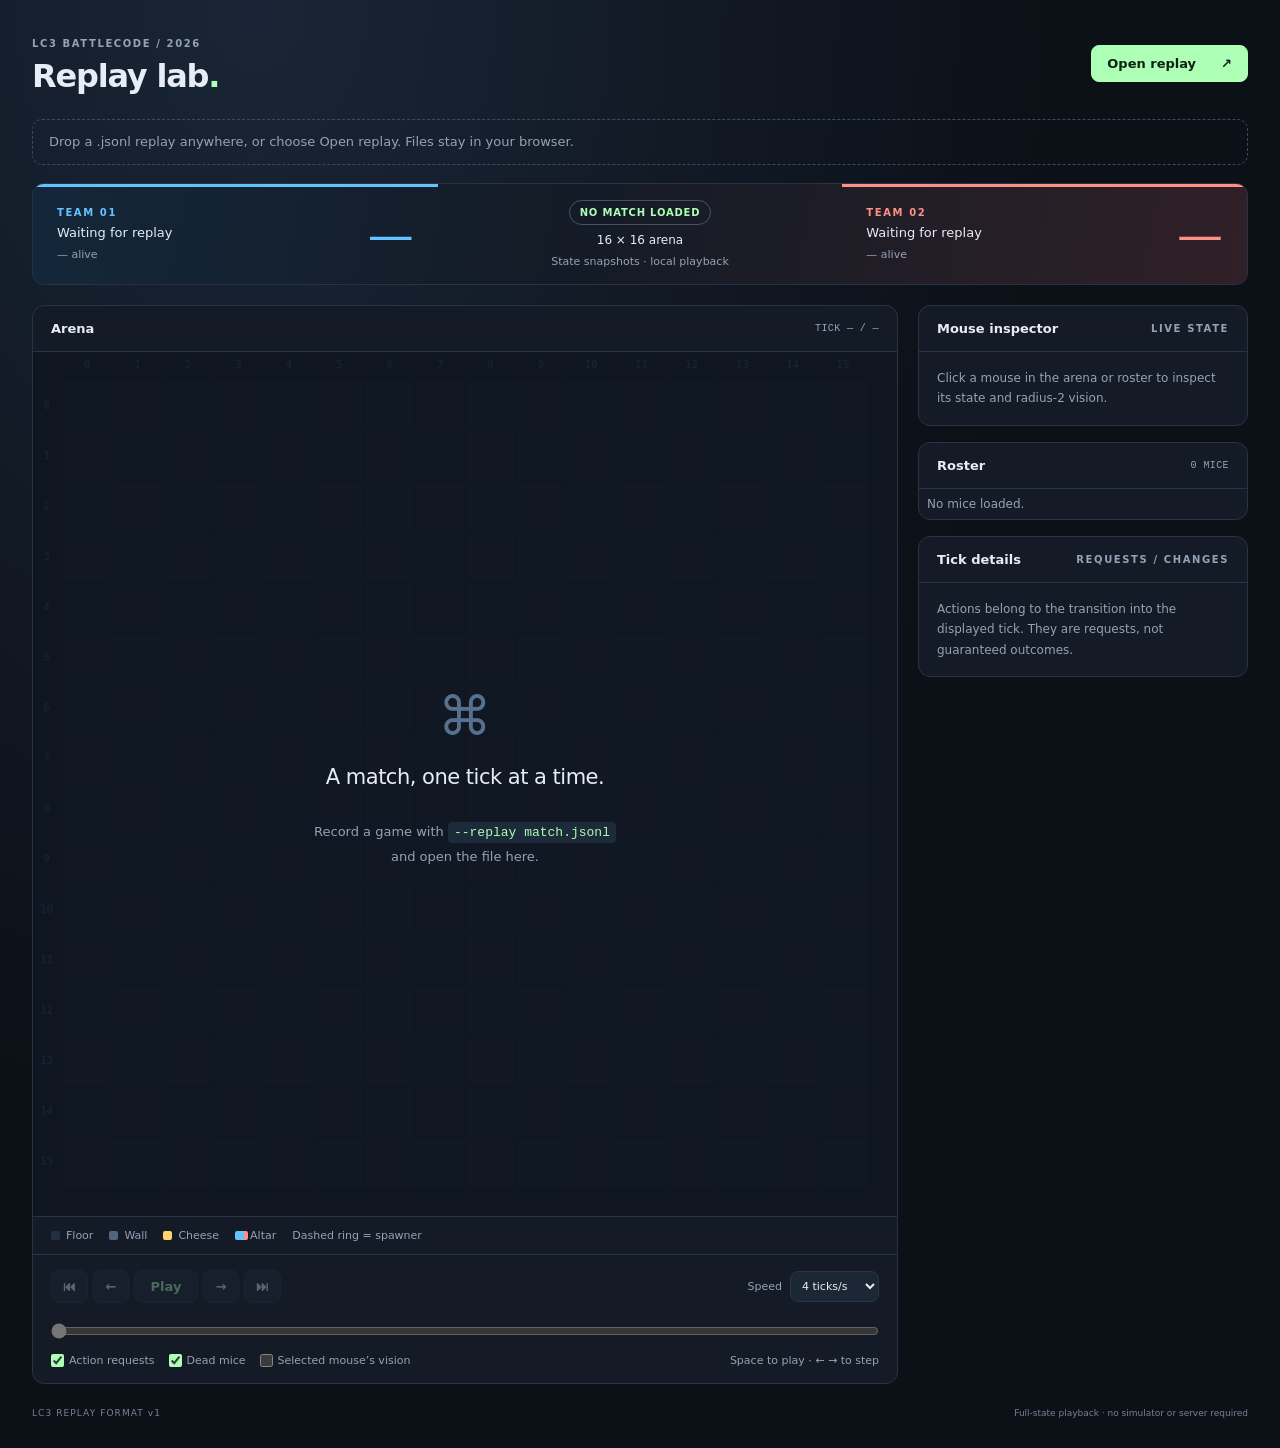
==== viewer/index.html @ 99a57ffa "feat: record JSONL replays and add a standalone HTML viewer" ====
<!doctype html>
<html lang="en">
<head>
  <meta charset="utf-8">
  <meta name="viewport" content="width=device-width, initial-scale=1">
  <title>LC3 BattleCode · Replay</title>
  <link rel="stylesheet" href="style.css">
  <script defer src="replay.js"></script>
  <script defer src="viewer.js"></script>
</head>
<body>
  <header class="topbar">
    <div><span class="eyebrow">LC3 BATTLECODE / 2026</span><h1>Replay lab<span class="accent">.</span></h1></div>
    <label class="button primary" for="file">Open replay <span aria-hidden="true">↗</span></label>
    <input id="file" type="file" accept=".jsonl,.ndjson,.json" class="visually-hidden">
  </header>
  <main>
    <section id="notice" class="notice" role="status">Drop a .jsonl replay anywhere, or choose Open replay. Files stay in your browser.</section>
    <section class="scoreboard" aria-label="Match summary">
      <div class="team team-one"><span class="team-label">TEAM 01</span><strong id="score-one">—</strong><span id="name-one" class="program">Waiting for replay</span><small id="alive-one">— alive</small></div>
      <div class="match"><span id="result" class="result">NO MATCH LOADED</span><span id="map-name">16 × 16 arena</span><small id="recording-status">State snapshots · local playback</small></div>
      <div class="team team-two"><span class="team-label">TEAM 02</span><strong id="score-two">—</strong><span id="name-two" class="program">Waiting for replay</span><small id="alive-two">— alive</small></div>
    </section>
    <div class="workspace">
      <section class="arena-panel panel" aria-label="Arena replay">
        <div class="panel-heading"><h2>Arena</h2><span id="tick-label" class="mono">TICK — / —</span></div>
        <div class="board-wrap"><canvas id="board" width="960" height="960" aria-label="16 by 16 arena. Select a mouse in the roster to inspect it."></canvas><div id="empty" class="empty"><span class="empty-icon">⌘</span><h2>A match, one tick at a time.</h2><p>Record a game with <code>--replay match.jsonl</code><br>and open the file here.</p></div></div>
        <div class="legend"><span><i class="floor"></i>Floor</span><span><i class="wall"></i>Wall</span><span><i class="cheese"></i>Cheese</span><span><i class="altar"></i>Altar</span><span class="muted">Dashed ring = spawner</span></div>
        <div class="transport">
          <div class="playback-buttons"><button id="first" title="First tick (Home)" aria-label="First tick" disabled>⏮</button><button id="previous" title="Previous tick (Left arrow)" aria-label="Previous tick" disabled>←</button><button id="play" class="play" disabled>Play</button><button id="next" title="Next tick (Right arrow)" aria-label="Next tick" disabled>→</button><button id="last" title="Last tick (End)" aria-label="Last tick" disabled>⏭</button></div>
          <label class="speed">Speed <select id="speed"><option value="1">1 tick/s</option><option value="4" selected>4 ticks/s</option><option value="10">10 ticks/s</option><option value="30">30 ticks/s</option></select></label>
          <input id="timeline" type="range" min="0" max="0" value="0" aria-label="Replay tick" disabled>
        </div>
        <div class="view-options"><label><input id="show-actions" type="checkbox" checked> Action requests</label><label><input id="show-dead" type="checkbox" checked> Dead mice</label><label><input id="show-vision" type="checkbox"> Selected mouse’s vision</label><span class="muted">Space to play · ← → to step</span></div>
      </section>
      <aside>
        <section class="panel inspector"><div class="panel-heading"><h2>Mouse inspector</h2><span class="eyebrow">LIVE STATE</span></div><div id="inspection" class="inspection muted">Click a mouse in the arena or roster to inspect its state and radius-2 vision.</div></section>
        <section class="panel"><div class="panel-heading"><h2>Roster</h2><span id="roster-count" class="mono">0 MICE</span></div><div id="roster" class="roster muted">No mice loaded.</div></section>
        <section class="panel"><div class="panel-heading"><h2>Tick details</h2><span class="eyebrow">REQUESTS / CHANGES</span></div><div id="events" class="events muted">Actions belong to the transition into the displayed tick. They are requests, not guaranteed outcomes.</div></section>
      </aside>
    </div>
    <footer>LC3 REPLAY FORMAT v1 <span>Full-state playback · no simulator or server required</span></footer>
  </main>
</body>
</html>
---- viewer/style.css ----
:root{color-scheme:dark;--bg:#0c1017;--panel:#141b26;--border:#293345;--muted:#94a2b7;--text:#e6edf7;--one:#62c4ff;--two:#ff8f87;--gold:#ffd36d;--accent:#acffb4;font-family:Inter,ui-sans-serif,system-ui,-apple-system,BlinkMacSystemFont,"Segoe UI",sans-serif}*{box-sizing:border-box}body{margin:0;background:radial-gradient(ellipse at 20% 0%,#192536 0%,var(--bg) 55%);color:var(--text);min-height:100vh}.topbar,main{max-width:1450px;margin:auto}.topbar{display:flex;justify-content:space-between;align-items:center;padding:32px 32px 24px}.eyebrow,.team-label{font-size:10px;font-weight:700;letter-spacing:.16em;color:var(--muted)}h1{font-size:32px;letter-spacing:-1.2px;margin:6px 0 0;font-weight:650}.accent{color:var(--accent)}main{padding:0 32px 30px}.button,button,select{font:inherit;border:1px solid var(--border);border-radius:8px;background:#1c2736;color:var(--text);cursor:pointer}.button,button{padding:10px 15px;font-size:13px;font-weight:600}.primary{background:var(--accent);color:#102015;border-color:var(--accent);display:flex;gap:25px}button:hover:not(:disabled),select:hover{border-color:var(--accent)}button:disabled{opacity:.35;cursor:default}button:focus-visible,select:focus-visible,input:focus-visible,.button:focus-within{outline:2px solid var(--accent);outline-offset:3px}.visually-hidden{position:absolute;width:1px;height:1px;padding:0;margin:-1px;overflow:hidden;clip:rect(0,0,0,0);white-space:nowrap;border:0}.notice{padding:12px 16px;border:1px dashed #3a4c64;border-radius:10px;color:var(--muted);font-size:13px;line-height:1.5;margin-bottom:18px;overflow-wrap:anywhere}.notice.error{border-color:var(--two);color:var(--two)}body.dragging .notice{border-color:var(--accent);background:#193026;color:var(--accent)}.scoreboard{display:grid;grid-template-columns:1fr 1fr 1fr;border:1px solid var(--border);background:linear-gradient(100deg,#14273a,var(--panel) 45%,#302027);border-radius:12px;margin-bottom:20px;overflow:hidden}.team{display:grid;grid-template-columns:1fr auto;gap:5px 20px;padding:20px 24px}.team-one{border-top:3px solid var(--one)}.team-two{border-top:3px solid var(--two)}.team strong{grid-row:1/4;grid-column:2;font-size:46px;font-weight:500;line-height:1.25;font-variant-numeric:tabular-nums}.team-one strong,.team-one .team-label{color:var(--one)}.team-two strong,.team-two .team-label{color:var(--two)}.program{font-size:13px;overflow:hidden;text-overflow:ellipsis;white-space:nowrap;max-width:240px}.team small,.match small{font-size:11px;color:var(--muted)}.match{display:flex;flex-direction:column;align-items:center;justify-content:center;gap:8px;text-align:center;min-width:0;padding:15px}.match>span:not(.result){font-size:12px;max-width:100%;overflow:hidden;text-overflow:ellipsis;white-space:nowrap}.result{font-size:10px;font-weight:700;letter-spacing:.08em;padding:6px 10px;border-radius:20px;border:1px solid #44536a;color:var(--accent)}.workspace{display:grid;grid-template-columns:minmax(0,1fr) 330px;gap:20px;align-items:start}.panel{border:1px solid var(--border);border-radius:12px;background:var(--panel);overflow:hidden}.panel-heading{display:flex;justify-content:space-between;align-items:center;border-bottom:1px solid var(--border);padding:15px 18px;gap:12px}.panel-heading h2{font-size:13px;font-weight:600;margin:0}.mono{font-family:ui-monospace,SFMono-Regular,Consolas,monospace;font-size:10px;letter-spacing:.04em;color:var(--muted)}.board-wrap{position:relative;background:#101722}canvas{display:block;width:100%;height:auto;aspect-ratio:1;touch-action:manipulation}.empty{position:absolute;inset:0;display:flex;align-items:center;justify-content:center;flex-direction:column;text-align:center;background:#101722dd;pointer-events:none;padding:20px}.empty-icon{font-size:54px;color:#56708e}.empty h2{font-size:21px;font-weight:500;letter-spacing:-.5px}.empty p{font-size:13px;color:var(--muted);line-height:1.9}code{font-family:ui-monospace,monospace;background:#1d2a39;border-radius:4px;padding:3px 6px;color:var(--accent)}.legend{padding:12px 18px;display:flex;gap:16px;flex-wrap:wrap;font-size:11px;border-top:1px solid var(--border);color:var(--muted)}.legend>span{display:flex;align-items:center;gap:6px}.legend i{display:inline-block;width:9px;height:9px;border-radius:2px}.floor{background:#233044}.wall{background:#53647d}.cheese{background:var(--gold)}.altar{background:var(--one);box-shadow:4px 0 var(--two)}.transport{padding:15px 18px;border-top:1px solid var(--border);display:flex;align-items:center;gap:12px;flex-wrap:wrap}.playback-buttons{display:flex;gap:5px}.playback-buttons button{padding:8px 11px;min-width:36px}.play{min-width:64px!important;color:var(--accent)}.speed{display:flex;gap:8px;align-items:center;margin-left:auto;font-size:11px;color:var(--muted)}select{padding:7px;font-size:11px}#timeline{width:100%;accent-color:var(--accent);cursor:pointer;margin:8px 0 0}.view-options{display:flex;gap:14px;flex-wrap:wrap;padding:0 18px 16px;font-size:11px;color:var(--muted)}.view-options label{display:flex;align-items:center;gap:5px}.view-options input{accent-color:var(--accent);margin:0}.view-options>span{margin-left:auto}aside{display:flex;flex-direction:column;gap:16px}.inspection,.events{padding:16px 18px;font-size:12px;line-height:1.7}.muted{color:var(--muted)}.inspection h3{margin:0 0 12px;font-size:19px}.inspection dl{margin:0;display:grid;grid-template-columns:1fr 1fr;gap:7px}.inspection dt{color:var(--muted)}.inspection dd{margin:0;text-align:right;overflow-wrap:anywhere}.inspection .hint{margin:14px 0 0;color:var(--muted);font-size:11px}.roster{padding:8px;max-height:320px;overflow:auto;font-size:12px}.roster-row{display:grid;grid-template-columns:10px 1fr auto;gap:10px;width:100%;align-items:center;padding:10px;margin:2px 0;background:transparent;border-color:transparent;text-align:left;font-size:12px;font-weight:400}.roster-row.selected{border-color:#54738e;background:#1b2a3c}.roster-row.dead{opacity:.55}.dot{width:8px;height:8px;border-radius:50%}.roster-row small{font-size:10px;color:var(--muted)}.event{padding:9px 0;border-bottom:1px solid #253041;font-size:11px;line-height:1.5;overflow-wrap:anywhere}.event:last-child{border:0}.event.death{color:var(--two)}.event.score{color:var(--accent)}.events{max-height:350px;overflow:auto}.events p{margin:0 0 8px;font-size:11px;color:var(--muted)}footer{display:flex;justify-content:space-between;margin-top:24px;font-size:9px;letter-spacing:.12em;color:#73839a;gap:15px}footer span{letter-spacing:0}.hidden{display:none!important}@media(min-width:1250px){.arena-panel{max-width:900px}}@media(max-width:1050px){.workspace{grid-template-columns:minmax(0,1fr) 280px}.program{max-width:170px}.team{padding:16px}.team strong{font-size:36px}}@media(max-width:780px){.topbar{padding:22px 16px}main{padding:0 16px 24px}.workspace{grid-template-columns:1fr}aside{display:grid;grid-template-columns:1fr 1fr}aside .panel:last-child{grid-column:1/-1}.scoreboard{grid-template-columns:1fr 1fr}.match{grid-column:1/-1;grid-row:2;flex-direction:row;flex-wrap:wrap;border-top:1px solid var(--border)}.team strong{font-size:32px}.view-options>span{margin-left:0}footer{flex-direction:column;gap:8px}}@media(max-width:450px){aside{display:flex}.program{max-width:110px}.team{padding:12px;gap:5px 8px}.button{padding:10px}.topbar h1{font-size:27px}.legend{gap:12px}.speed{margin-left:0}.playback-buttons button{padding:8px}.view-options{gap:10px}}
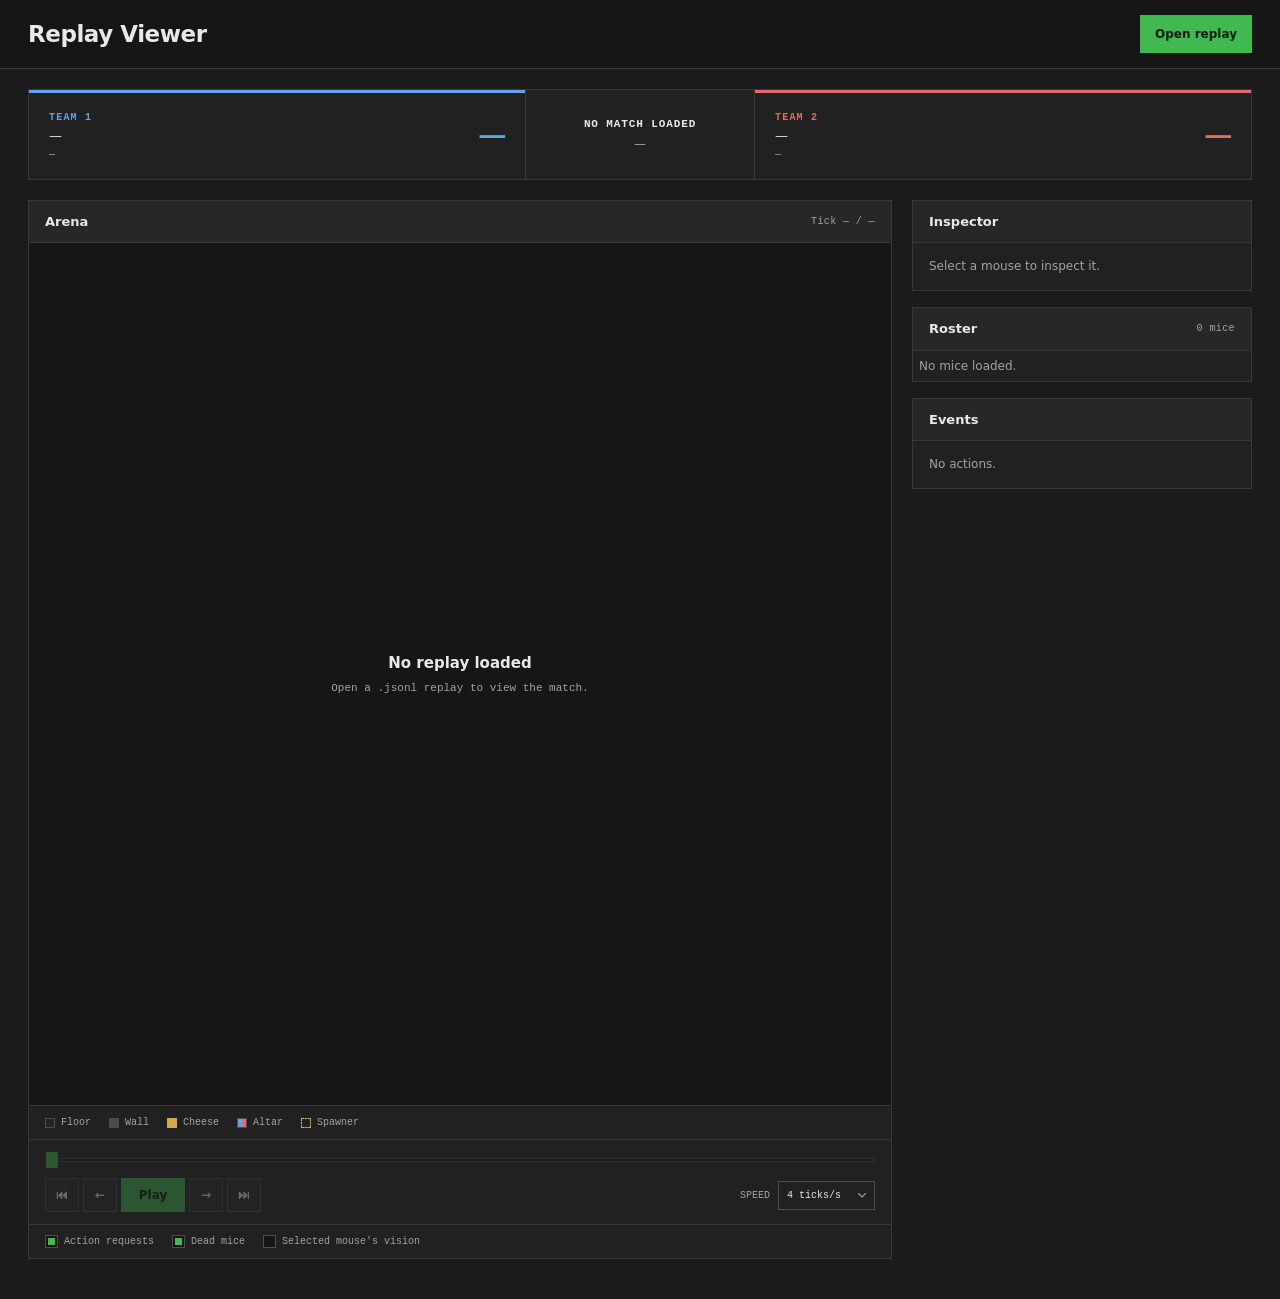
==== commit 18748883: "feat: decrapify the website" ====
--- a/viewer/index.html
+++ b/viewer/index.html
@@ -1,45 +1,127 @@
 <!doctype html>
 <html lang="en">
-<head>
-  <meta charset="utf-8">
-  <meta name="viewport" content="width=device-width, initial-scale=1">
-  <title>LC3 BattleCode · Replay</title>
-  <link rel="stylesheet" href="style.css">
-  <script defer src="replay.js"></script>
-  <script defer src="viewer.js"></script>
-</head>
-<body>
-  <header class="topbar">
-    <div><span class="eyebrow">LC3 BATTLECODE / 2026</span><h1>Replay lab<span class="accent">.</span></h1></div>
-    <label class="button primary" for="file">Open replay <span aria-hidden="true">↗</span></label>
-    <input id="file" type="file" accept=".jsonl,.ndjson,.json" class="visually-hidden">
-  </header>
-  <main>
-    <section id="notice" class="notice" role="status">Drop a .jsonl replay anywhere, or choose Open replay. Files stay in your browser.</section>
-    <section class="scoreboard" aria-label="Match summary">
-      <div class="team team-one"><span class="team-label">TEAM 01</span><strong id="score-one">—</strong><span id="name-one" class="program">Waiting for replay</span><small id="alive-one">— alive</small></div>
-      <div class="match"><span id="result" class="result">NO MATCH LOADED</span><span id="map-name">16 × 16 arena</span><small id="recording-status">State snapshots · local playback</small></div>
-      <div class="team team-two"><span class="team-label">TEAM 02</span><strong id="score-two">—</strong><span id="name-two" class="program">Waiting for replay</span><small id="alive-two">— alive</small></div>
-    </section>
-    <div class="workspace">
-      <section class="arena-panel panel" aria-label="Arena replay">
-        <div class="panel-heading"><h2>Arena</h2><span id="tick-label" class="mono">TICK — / —</span></div>
-        <div class="board-wrap"><canvas id="board" width="960" height="960" aria-label="16 by 16 arena. Select a mouse in the roster to inspect it."></canvas><div id="empty" class="empty"><span class="empty-icon">⌘</span><h2>A match, one tick at a time.</h2><p>Record a game with <code>--replay match.jsonl</code><br>and open the file here.</p></div></div>
-        <div class="legend"><span><i class="floor"></i>Floor</span><span><i class="wall"></i>Wall</span><span><i class="cheese"></i>Cheese</span><span><i class="altar"></i>Altar</span><span class="muted">Dashed ring = spawner</span></div>
-        <div class="transport">
-          <div class="playback-buttons"><button id="first" title="First tick (Home)" aria-label="First tick" disabled>⏮</button><button id="previous" title="Previous tick (Left arrow)" aria-label="Previous tick" disabled>←</button><button id="play" class="play" disabled>Play</button><button id="next" title="Next tick (Right arrow)" aria-label="Next tick" disabled>→</button><button id="last" title="Last tick (End)" aria-label="Last tick" disabled>⏭</button></div>
-          <label class="speed">Speed <select id="speed"><option value="1">1 tick/s</option><option value="4" selected>4 ticks/s</option><option value="10">10 ticks/s</option><option value="30">30 ticks/s</option></select></label>
-          <input id="timeline" type="range" min="0" max="0" value="0" aria-label="Replay tick" disabled>
-        </div>
-        <div class="view-options"><label><input id="show-actions" type="checkbox" checked> Action requests</label><label><input id="show-dead" type="checkbox" checked> Dead mice</label><label><input id="show-vision" type="checkbox"> Selected mouse’s vision</label><span class="muted">Space to play · ← → to step</span></div>
-      </section>
-      <aside>
-        <section class="panel inspector"><div class="panel-heading"><h2>Mouse inspector</h2><span class="eyebrow">LIVE STATE</span></div><div id="inspection" class="inspection muted">Click a mouse in the arena or roster to inspect its state and radius-2 vision.</div></section>
-        <section class="panel"><div class="panel-heading"><h2>Roster</h2><span id="roster-count" class="mono">0 MICE</span></div><div id="roster" class="roster muted">No mice loaded.</div></section>
-        <section class="panel"><div class="panel-heading"><h2>Tick details</h2><span class="eyebrow">REQUESTS / CHANGES</span></div><div id="events" class="events muted">Actions belong to the transition into the displayed tick. They are requests, not guaranteed outcomes.</div></section>
-      </aside>
-    </div>
-    <footer>LC3 REPLAY FORMAT v1 <span>Full-state playback · no simulator or server required</span></footer>
-  </main>
-</body>
+	<head>
+		<meta charset="utf-8" />
+		<meta name="viewport" content="width=device-width, initial-scale=1" />
+		<title>Replay Viewer</title>
+		<link rel="stylesheet" href="style.css" />
+		<script defer src="replay.js"></script>
+		<script defer src="viewer.js"></script>
+	</head>
+	<body>
+		<header class="topbar">
+			<div class="shell topbar-inner">
+				<h1>Replay Viewer</h1>
+				<button id="open-file" class="button primary" type="button">Open replay</button>
+				<input id="file" type="file" accept=".jsonl,.ndjson,.json" class="visually-hidden" />
+			</div>
+		</header>
+
+		<main class="shell">
+			<section id="notice" class="notice" role="status"></section>
+
+			<section class="scoreboard" aria-label="Match summary">
+				<div class="team team-one">
+					<span class="team-label">Team 1</span>
+					<strong id="score-one">—</strong>
+					<span id="name-one" class="program">—</span>
+					<small id="alive-one">—</small>
+				</div>
+				<div class="match">
+					<span id="result" class="result">No match loaded</span>
+					<span id="map-name">—</span>
+					<small id="recording-status"></small>
+				</div>
+				<div class="team team-two">
+					<span class="team-label">Team 2</span>
+					<strong id="score-two">—</strong>
+					<span id="name-two" class="program">—</span>
+					<small id="alive-two">—</small>
+				</div>
+			</section>
+
+			<div class="workspace">
+				<section class="panel arena-panel" aria-label="Arena replay">
+					<div class="panel-heading">
+						<h2>Arena</h2>
+						<span id="tick-label" class="mono">Tick — / —</span>
+					</div>
+					<div class="board-wrap">
+						<canvas
+							id="board"
+							width="960"
+							height="960"
+							aria-label="16 by 16 arena. Select a mouse in the roster to inspect it."
+						></canvas>
+						<div id="empty" class="empty">
+							<p>No replay loaded</p>
+							<small>Open a .jsonl replay to view the match.</small>
+						</div>
+					</div>
+					<div class="legend">
+						<span><i class="floor"></i>Floor</span>
+						<span><i class="wall"></i>Wall</span>
+						<span><i class="cheese"></i>Cheese</span>
+						<span><i class="altar"></i>Altar</span>
+						<span><i class="spawner"></i>Spawner</span>
+					</div>
+					<div class="transport">
+						<input id="timeline" type="range" min="0" max="0" value="0" aria-label="Replay tick" disabled />
+						<div class="transport-controls">
+							<div class="playback-buttons">
+								<button id="first" title="First tick (Home)" aria-label="First tick" disabled>
+									⏮
+								</button>
+								<button
+									id="previous"
+									title="Previous tick (Left arrow)"
+									aria-label="Previous tick"
+									disabled
+								>
+									←
+								</button>
+								<button id="play" class="play" disabled>Play</button>
+								<button id="next" title="Next tick (Right arrow)" aria-label="Next tick" disabled>
+									→
+								</button>
+								<button id="last" title="Last tick (End)" aria-label="Last tick" disabled>⏭</button>
+							</div>
+							<label class="speed"
+								>Speed
+								<select id="speed">
+									<option value="1">1 tick/s</option>
+									<option value="4" selected>4 ticks/s</option>
+									<option value="10">10 ticks/s</option>
+									<option value="30">30 ticks/s</option>
+								</select>
+							</label>
+						</div>
+					</div>
+					<div class="view-options">
+						<label><input id="show-actions" type="checkbox" checked /> Action requests</label>
+						<label><input id="show-dead" type="checkbox" checked /> Dead mice</label>
+						<label><input id="show-vision" type="checkbox" /> Selected mouse's vision</label>
+					</div>
+				</section>
+
+				<aside>
+					<section class="panel inspector">
+						<div class="panel-heading"><h2>Inspector</h2></div>
+						<div id="inspection" class="inspection muted">Select a mouse to inspect it.</div>
+					</section>
+					<section class="panel">
+						<div class="panel-heading">
+							<h2>Roster</h2>
+							<span id="roster-count" class="mono">0 mice</span>
+						</div>
+						<div id="roster" class="roster muted">No mice loaded.</div>
+					</section>
+					<section class="panel">
+						<div class="panel-heading"><h2>Events</h2></div>
+						<div id="events" class="events muted">No actions.</div>
+					</section>
+				</aside>
+			</div>
+		</main>
+	</body>
 </html>
--- a/viewer/style.css
+++ b/viewer/style.css
@@ -1 +1,829 @@
-:root{color-scheme:dark;--bg:#0c1017;--panel:#141b26;--border:#293345;--muted:#94a2b7;--text:#e6edf7;--one:#62c4ff;--two:#ff8f87;--gold:#ffd36d;--accent:#acffb4;font-family:Inter,ui-sans-serif,system-ui,-apple-system,BlinkMacSystemFont,"Segoe UI",sans-serif}*{box-sizing:border-box}body{margin:0;background:radial-gradient(ellipse at 20% 0%,#192536 0%,var(--bg) 55%);color:var(--text);min-height:100vh}.topbar,main{max-width:1450px;margin:auto}.topbar{display:flex;justify-content:space-between;align-items:center;padding:32px 32px 24px}.eyebrow,.team-label{font-size:10px;font-weight:700;letter-spacing:.16em;color:var(--muted)}h1{font-size:32px;letter-spacing:-1.2px;margin:6px 0 0;font-weight:650}.accent{color:var(--accent)}main{padding:0 32px 30px}.button,button,select{font:inherit;border:1px solid var(--border);border-radius:8px;background:#1c2736;color:var(--text);cursor:pointer}.button,button{padding:10px 15px;font-size:13px;font-weight:600}.primary{background:var(--accent);color:#102015;border-color:var(--accent);display:flex;gap:25px}button:hover:not(:disabled),select:hover{border-color:var(--accent)}button:disabled{opacity:.35;cursor:default}button:focus-visible,select:focus-visible,input:focus-visible,.button:focus-within{outline:2px solid var(--accent);outline-offset:3px}.visually-hidden{position:absolute;width:1px;height:1px;padding:0;margin:-1px;overflow:hidden;clip:rect(0,0,0,0);white-space:nowrap;border:0}.notice{padding:12px 16px;border:1px dashed #3a4c64;border-radius:10px;color:var(--muted);font-size:13px;line-height:1.5;margin-bottom:18px;overflow-wrap:anywhere}.notice.error{border-color:var(--two);color:var(--two)}body.dragging .notice{border-color:var(--accent);background:#193026;color:var(--accent)}.scoreboard{display:grid;grid-template-columns:1fr 1fr 1fr;border:1px solid var(--border);background:linear-gradient(100deg,#14273a,var(--panel) 45%,#302027);border-radius:12px;margin-bottom:20px;overflow:hidden}.team{display:grid;grid-template-columns:1fr auto;gap:5px 20px;padding:20px 24px}.team-one{border-top:3px solid var(--one)}.team-two{border-top:3px solid var(--two)}.team strong{grid-row:1/4;grid-column:2;font-size:46px;font-weight:500;line-height:1.25;font-variant-numeric:tabular-nums}.team-one strong,.team-one .team-label{color:var(--one)}.team-two strong,.team-two .team-label{color:var(--two)}.program{font-size:13px;overflow:hidden;text-overflow:ellipsis;white-space:nowrap;max-width:240px}.team small,.match small{font-size:11px;color:var(--muted)}.match{display:flex;flex-direction:column;align-items:center;justify-content:center;gap:8px;text-align:center;min-width:0;padding:15px}.match>span:not(.result){font-size:12px;max-width:100%;overflow:hidden;text-overflow:ellipsis;white-space:nowrap}.result{font-size:10px;font-weight:700;letter-spacing:.08em;padding:6px 10px;border-radius:20px;border:1px solid #44536a;color:var(--accent)}.workspace{display:grid;grid-template-columns:minmax(0,1fr) 330px;gap:20px;align-items:start}.panel{border:1px solid var(--border);border-radius:12px;background:var(--panel);overflow:hidden}.panel-heading{display:flex;justify-content:space-between;align-items:center;border-bottom:1px solid var(--border);padding:15px 18px;gap:12px}.panel-heading h2{font-size:13px;font-weight:600;margin:0}.mono{font-family:ui-monospace,SFMono-Regular,Consolas,monospace;font-size:10px;letter-spacing:.04em;color:var(--muted)}.board-wrap{position:relative;background:#101722}canvas{display:block;width:100%;height:auto;aspect-ratio:1;touch-action:manipulation}.empty{position:absolute;inset:0;display:flex;align-items:center;justify-content:center;flex-direction:column;text-align:center;background:#101722dd;pointer-events:none;padding:20px}.empty-icon{font-size:54px;color:#56708e}.empty h2{font-size:21px;font-weight:500;letter-spacing:-.5px}.empty p{font-size:13px;color:var(--muted);line-height:1.9}code{font-family:ui-monospace,monospace;background:#1d2a39;border-radius:4px;padding:3px 6px;color:var(--accent)}.legend{padding:12px 18px;display:flex;gap:16px;flex-wrap:wrap;font-size:11px;border-top:1px solid var(--border);color:var(--muted)}.legend>span{display:flex;align-items:center;gap:6px}.legend i{display:inline-block;width:9px;height:9px;border-radius:2px}.floor{background:#233044}.wall{background:#53647d}.cheese{background:var(--gold)}.altar{background:var(--one);box-shadow:4px 0 var(--two)}.transport{padding:15px 18px;border-top:1px solid var(--border);display:flex;align-items:center;gap:12px;flex-wrap:wrap}.playback-buttons{display:flex;gap:5px}.playback-buttons button{padding:8px 11px;min-width:36px}.play{min-width:64px!important;color:var(--accent)}.speed{display:flex;gap:8px;align-items:center;margin-left:auto;font-size:11px;color:var(--muted)}select{padding:7px;font-size:11px}#timeline{width:100%;accent-color:var(--accent);cursor:pointer;margin:8px 0 0}.view-options{display:flex;gap:14px;flex-wrap:wrap;padding:0 18px 16px;font-size:11px;color:var(--muted)}.view-options label{display:flex;align-items:center;gap:5px}.view-options input{accent-color:var(--accent);margin:0}.view-options>span{margin-left:auto}aside{display:flex;flex-direction:column;gap:16px}.inspection,.events{padding:16px 18px;font-size:12px;line-height:1.7}.muted{color:var(--muted)}.inspection h3{margin:0 0 12px;font-size:19px}.inspection dl{margin:0;display:grid;grid-template-columns:1fr 1fr;gap:7px}.inspection dt{color:var(--muted)}.inspection dd{margin:0;text-align:right;overflow-wrap:anywhere}.inspection .hint{margin:14px 0 0;color:var(--muted);font-size:11px}.roster{padding:8px;max-height:320px;overflow:auto;font-size:12px}.roster-row{display:grid;grid-template-columns:10px 1fr auto;gap:10px;width:100%;align-items:center;padding:10px;margin:2px 0;background:transparent;border-color:transparent;text-align:left;font-size:12px;font-weight:400}.roster-row.selected{border-color:#54738e;background:#1b2a3c}.roster-row.dead{opacity:.55}.dot{width:8px;height:8px;border-radius:50%}.roster-row small{font-size:10px;color:var(--muted)}.event{padding:9px 0;border-bottom:1px solid #253041;font-size:11px;line-height:1.5;overflow-wrap:anywhere}.event:last-child{border:0}.event.death{color:var(--two)}.event.score{color:var(--accent)}.events{max-height:350px;overflow:auto}.events p{margin:0 0 8px;font-size:11px;color:var(--muted)}footer{display:flex;justify-content:space-between;margin-top:24px;font-size:9px;letter-spacing:.12em;color:#73839a;gap:15px}footer span{letter-spacing:0}.hidden{display:none!important}@media(min-width:1250px){.arena-panel{max-width:900px}}@media(max-width:1050px){.workspace{grid-template-columns:minmax(0,1fr) 280px}.program{max-width:170px}.team{padding:16px}.team strong{font-size:36px}}@media(max-width:780px){.topbar{padding:22px 16px}main{padding:0 16px 24px}.workspace{grid-template-columns:1fr}aside{display:grid;grid-template-columns:1fr 1fr}aside .panel:last-child{grid-column:1/-1}.scoreboard{grid-template-columns:1fr 1fr}.match{grid-column:1/-1;grid-row:2;flex-direction:row;flex-wrap:wrap;border-top:1px solid var(--border)}.team strong{font-size:32px}.view-options>span{margin-left:0}footer{flex-direction:column;gap:8px}}@media(max-width:450px){aside{display:flex}.program{max-width:110px}.team{padding:12px;gap:5px 8px}.button{padding:10px}.topbar h1{font-size:27px}.legend{gap:12px}.speed{margin-left:0}.playback-buttons button{padding:8px}.view-options{gap:10px}}
+/* ---------------------------------------------------------------
+   Replay Viewer
+   Flat dark grey UI. Square corners. Red / blue teams, green actions.
+   --------------------------------------------------------------- */
+
+:root {
+	color-scheme: dark;
+	--bg: #1b1b1b;
+	--bg-deep: #161616;
+	--panel: #212121;
+	--panel-raised: #272727;
+	--border: #383838;
+	--border-strong: #4d4d4d;
+	--text: #e9e9e9;
+	--muted: #a3a3a3;
+	--dim: #7d7d7d;
+	--blue: #5ea2e8;
+	--blue-dark: #1f3448;
+	--red: #e06c6c;
+	--red-dark: #4b2525;
+	--green: #3fb950;
+	--green-bright: #4bc95e;
+	--green-dark: #0d1a0f;
+	--gold: #d4a94b;
+	--sans: ui-sans-serif, system-ui, -apple-system, 'Segoe UI', sans-serif;
+	--mono: ui-monospace, SFMono-Regular, Menlo, Consolas, 'Liberation Mono', monospace;
+}
+
+* {
+	box-sizing: border-box;
+}
+
+body {
+	margin: 0;
+	min-height: 100vh;
+	background: var(--bg);
+	color: var(--text);
+	font-family: var(--sans);
+	font-size: 14px;
+	line-height: 1.5;
+}
+
+h1,
+h2,
+p {
+	margin: 0;
+}
+
+button,
+.button,
+select,
+input {
+	border-radius: 0;
+	font: inherit;
+}
+
+button,
+.button,
+select {
+	border: 1px solid var(--border-strong);
+	background: var(--panel-raised);
+	color: var(--text);
+	cursor: pointer;
+}
+
+button,
+.button {
+	padding: 9px 14px;
+	font-size: 12px;
+	font-weight: 600;
+}
+
+button:hover:not(:disabled),
+.button:hover,
+select:hover {
+	background: #303030;
+	border-color: #606060;
+}
+
+.button.primary {
+	border-color: var(--green);
+	background: var(--green);
+	color: var(--green-dark);
+	font-weight: 700;
+}
+
+.button.primary:hover {
+	border-color: var(--green-bright);
+	background: var(--green-bright);
+}
+
+button:disabled {
+	opacity: 0.35;
+	cursor: default;
+}
+
+button:focus-visible,
+select:focus-visible,
+input:focus-visible,
+.button:focus-within {
+	outline: 2px solid var(--text);
+	outline-offset: 2px;
+}
+
+.visually-hidden {
+	position: absolute;
+	width: 1px;
+	height: 1px;
+	padding: 0;
+	margin: -1px;
+	overflow: hidden;
+	clip: rect(0, 0, 0, 0);
+	white-space: nowrap;
+	border: 0;
+}
+
+/* Layout --------------------------------------------------------- */
+
+.shell {
+	max-width: 1400px;
+	margin: 0 auto;
+	padding-right: 28px;
+	padding-left: 28px;
+}
+
+.topbar {
+	background: var(--bg-deep);
+	border-bottom: 1px solid var(--border);
+}
+
+.topbar-inner {
+	display: flex;
+	align-items: center;
+	justify-content: space-between;
+	gap: 20px;
+	min-height: 68px;
+}
+
+h1 {
+	font-size: 23px;
+	font-weight: 600;
+	letter-spacing: -0.02em;
+}
+
+main {
+	padding-top: 20px;
+	padding-bottom: 40px;
+}
+
+/* Status line ---------------------------------------------------- */
+
+.notice {
+	margin-bottom: 16px;
+	padding: 9px 12px;
+	border: 1px solid var(--border);
+	border-left: 3px solid var(--border-strong);
+	background: var(--bg-deep);
+	color: var(--muted);
+	font-family: var(--mono);
+	font-size: 11px;
+	line-height: 1.5;
+	overflow-wrap: anywhere;
+}
+
+.notice:empty {
+	display: none;
+}
+
+.notice.error {
+	border-left-color: var(--red);
+	color: #efb2b2;
+}
+
+body.dragging .board-wrap {
+	outline: 2px solid var(--green);
+	outline-offset: -2px;
+}
+
+/* Scoreboard ----------------------------------------------------- */
+
+.scoreboard {
+	display: grid;
+	grid-template-columns: 1fr auto 1fr;
+	margin-bottom: 20px;
+	border: 1px solid var(--border);
+	background: var(--panel);
+}
+
+.team {
+	display: grid;
+	grid-template-columns: 1fr auto;
+	gap: 1px 18px;
+	padding: 17px 20px;
+	border-top: 3px solid transparent;
+}
+
+.team-one {
+	border-top-color: var(--blue);
+}
+
+.team-two {
+	border-top-color: var(--red);
+}
+
+.team-label {
+	grid-column: 1;
+	font-family: var(--mono);
+	font-size: 10px;
+	font-weight: 700;
+	letter-spacing: 0.12em;
+	text-transform: uppercase;
+}
+
+.team-one .team-label,
+.team-one strong {
+	color: var(--blue);
+}
+
+.team-two .team-label,
+.team-two strong {
+	color: var(--red);
+}
+
+.team strong {
+	grid-row: 1 / 4;
+	grid-column: 2;
+	align-self: center;
+	font-family: var(--mono);
+	font-size: 42px;
+	font-weight: 500;
+	line-height: 1;
+	font-variant-numeric: tabular-nums;
+}
+
+.program {
+	grid-column: 1;
+	overflow: hidden;
+	font-size: 13px;
+	text-overflow: ellipsis;
+	white-space: nowrap;
+}
+
+.team small {
+	grid-column: 1;
+	color: var(--muted);
+	font-family: var(--mono);
+	font-size: 10px;
+}
+
+.match {
+	display: flex;
+	flex-direction: column;
+	align-items: center;
+	justify-content: center;
+	gap: 3px;
+	min-width: 230px;
+	padding: 17px 26px;
+	border-right: 1px solid var(--border);
+	border-left: 1px solid var(--border);
+	text-align: center;
+}
+
+.result {
+	font-family: var(--mono);
+	font-size: 11px;
+	font-weight: 700;
+	letter-spacing: 0.08em;
+	text-transform: uppercase;
+}
+
+.result.win-one {
+	color: var(--blue);
+}
+
+.result.win-two {
+	color: var(--red);
+}
+
+#map-name {
+	max-width: 100%;
+	overflow: hidden;
+	color: var(--muted);
+	font-size: 12px;
+	text-overflow: ellipsis;
+	white-space: nowrap;
+}
+
+#recording-status {
+	color: var(--dim);
+	font-family: var(--mono);
+	font-size: 10px;
+}
+
+#recording-status:empty {
+	display: none;
+}
+
+/* Workspace ------------------------------------------------------ */
+
+.workspace {
+	display: grid;
+	grid-template-columns: minmax(0, 1fr) 340px;
+	gap: 20px;
+	align-items: start;
+}
+
+.panel {
+	min-width: 0;
+	border: 1px solid var(--border);
+	background: var(--panel);
+}
+
+.panel-heading {
+	display: flex;
+	align-items: center;
+	justify-content: space-between;
+	gap: 12px;
+	padding: 11px 16px;
+	border-bottom: 1px solid var(--border);
+	background: var(--panel-raised);
+}
+
+.panel-heading h2 {
+	font-size: 13px;
+	font-weight: 600;
+}
+
+.mono {
+	color: var(--muted);
+	font-family: var(--mono);
+	font-size: 10px;
+	letter-spacing: 0.04em;
+}
+
+/* Arena ---------------------------------------------------------- */
+
+.board-wrap {
+	position: relative;
+	background: var(--bg-deep);
+}
+
+canvas {
+	display: block;
+	width: 100%;
+	height: auto;
+	aspect-ratio: 1;
+	touch-action: manipulation;
+}
+
+.empty {
+	position: absolute;
+	inset: 0;
+	display: flex;
+	flex-direction: column;
+	align-items: center;
+	justify-content: center;
+	gap: 5px;
+	padding: 20px;
+	background: var(--bg-deep);
+	text-align: center;
+}
+
+.empty p {
+	font-size: 15px;
+	font-weight: 600;
+}
+
+.empty small {
+	color: var(--muted);
+	font-family: var(--mono);
+	font-size: 11px;
+}
+
+.legend {
+	display: flex;
+	flex-wrap: wrap;
+	gap: 8px 18px;
+	padding: 9px 16px;
+	border-top: 1px solid var(--border);
+	color: var(--muted);
+	font-family: var(--mono);
+	font-size: 10px;
+}
+
+.legend > span {
+	display: flex;
+	align-items: center;
+	gap: 6px;
+}
+
+.legend i {
+	position: relative;
+	display: inline-block;
+	width: 10px;
+	height: 10px;
+	border: 1px solid var(--border-strong);
+}
+
+.legend .floor {
+	background: #242424;
+}
+
+.legend .wall {
+	background: #4a4a4a;
+}
+
+.legend .cheese {
+	border-color: var(--gold);
+	background: var(--gold);
+}
+
+.legend .altar {
+	background: var(--blue);
+}
+
+.legend .altar::after {
+	position: absolute;
+	inset: 0 0 0 50%;
+	background: var(--red);
+	content: '';
+}
+
+.legend .spawner {
+	border: 1px dashed var(--gold);
+	background: transparent;
+}
+
+/* Transport ------------------------------------------------------ */
+
+.transport {
+	display: flex;
+	flex-direction: column;
+	gap: 10px;
+	padding: 12px 16px;
+	border-top: 1px solid var(--border);
+}
+
+.transport-controls {
+	display: flex;
+	align-items: center;
+	justify-content: space-between;
+	gap: 12px;
+	flex-wrap: wrap;
+}
+
+.playback-buttons {
+	display: flex;
+	gap: 4px;
+}
+
+.playback-buttons button {
+	min-width: 34px;
+	padding: 7px 10px;
+}
+
+.playback-buttons .play {
+	min-width: 64px;
+	border-color: var(--green);
+	background: var(--green);
+	color: var(--green-dark);
+	font-weight: 700;
+}
+
+.playback-buttons .play:hover:not(:disabled) {
+	border-color: var(--green-bright);
+	background: var(--green-bright);
+}
+
+.speed {
+	display: flex;
+	align-items: center;
+	gap: 8px;
+	margin-left: auto;
+	color: var(--muted);
+	font-family: var(--mono);
+	font-size: 10px;
+	text-transform: uppercase;
+}
+
+select {
+	padding: 6px 26px 6px 8px;
+	border-color: var(--border-strong);
+	background-color: var(--panel);
+	background-image: url("data:image/svg+xml,%3Csvg xmlns='http://www.w3.org/2000/svg' width='8' height='5' viewBox='0 0 8 5'%3E%3Cpath d='M0 0l4 4 4-4' fill='none' stroke='%23a3a3a3' stroke-width='1.2'/%3E%3C/svg%3E");
+	background-repeat: no-repeat;
+	background-position: right 8px center;
+	color: var(--text);
+	font-family: var(--mono);
+	font-size: 10px;
+	appearance: none;
+}
+
+#timeline {
+	width: 100%;
+	height: 16px;
+	margin: 0;
+	background: transparent;
+	cursor: pointer;
+	appearance: none;
+}
+
+#timeline::-webkit-slider-runnable-track {
+	height: 4px;
+	border: 1px solid var(--border-strong);
+	background: var(--bg-deep);
+}
+
+#timeline::-webkit-slider-thumb {
+	width: 12px;
+	height: 16px;
+	margin-top: -7px;
+	border: 1px solid var(--green);
+	border-radius: 0;
+	background: var(--green);
+	appearance: none;
+}
+
+#timeline::-moz-range-track {
+	height: 4px;
+	border: 1px solid var(--border-strong);
+	border-radius: 0;
+	background: var(--bg-deep);
+}
+
+#timeline::-moz-range-thumb {
+	width: 12px;
+	height: 16px;
+	border: 1px solid var(--green);
+	border-radius: 0;
+	background: var(--green);
+}
+
+#timeline:disabled {
+	cursor: default;
+	opacity: 0.35;
+}
+
+.view-options {
+	display: flex;
+	flex-wrap: wrap;
+	gap: 10px 18px;
+	padding: 9px 16px;
+	border-top: 1px solid var(--border);
+	color: var(--muted);
+	font-family: var(--mono);
+	font-size: 10px;
+}
+
+.view-options label {
+	display: flex;
+	align-items: center;
+	gap: 6px;
+}
+
+input[type='checkbox'] {
+	display: inline-grid;
+	place-content: center;
+	width: 13px;
+	height: 13px;
+	margin: 0;
+	border: 1px solid var(--border-strong);
+	background: var(--bg-deep);
+	cursor: pointer;
+	appearance: none;
+}
+
+input[type='checkbox']::before {
+	width: 7px;
+	height: 7px;
+	background: var(--green);
+	content: '';
+	transform: scale(0);
+}
+
+input[type='checkbox']:checked::before {
+	transform: scale(1);
+}
+
+/* Side panels ---------------------------------------------------- */
+
+aside {
+	display: flex;
+	flex-direction: column;
+	gap: 16px;
+}
+
+.inspection,
+.events {
+	padding: 14px 16px;
+	font-size: 12px;
+	line-height: 1.6;
+}
+
+.muted {
+	color: var(--muted);
+}
+
+.inspection h3 {
+	margin: 0 0 10px;
+	font-size: 16px;
+	font-weight: 600;
+}
+
+.inspection dl {
+	display: grid;
+	grid-template-columns: 1fr auto;
+	gap: 6px 12px;
+	margin: 0;
+}
+
+.inspection dt {
+	color: var(--muted);
+}
+
+.inspection dd {
+	margin: 0;
+	overflow-wrap: anywhere;
+	text-align: right;
+	font-family: var(--mono);
+	font-size: 11px;
+}
+
+.roster {
+	max-height: 320px;
+	padding: 6px;
+	overflow: auto;
+	font-size: 12px;
+}
+
+.roster-row {
+	display: grid;
+	grid-template-columns: 9px 1fr auto;
+	gap: 9px;
+	width: 100%;
+	align-items: center;
+	padding: 8px 9px;
+	border: 1px solid transparent;
+	background: transparent;
+	text-align: left;
+	font-size: 12px;
+	font-weight: 400;
+}
+
+.roster-row:hover:not(:disabled) {
+	border-color: var(--border);
+	background: var(--panel-raised);
+}
+
+.roster-row.selected {
+	border-color: var(--border-strong);
+	background: #2b2b2b;
+}
+
+.roster-row.dead {
+	opacity: 0.55;
+}
+
+.dot {
+	width: 8px;
+	height: 8px;
+}
+
+.roster-row small {
+	color: var(--muted);
+	font-family: var(--mono);
+	font-size: 10px;
+}
+
+.events {
+	max-height: 360px;
+	overflow: auto;
+}
+
+.event {
+	padding: 8px 0;
+	border-bottom: 1px solid var(--border);
+	font-family: var(--mono);
+	font-size: 11px;
+	line-height: 1.5;
+	overflow-wrap: anywhere;
+}
+
+.event:last-child {
+	border-bottom: 0;
+}
+
+.event.death {
+	color: #efb2b2;
+}
+
+.event.score {
+	color: #8fd99a;
+}
+
+.hidden {
+	display: none !important;
+}
+
+/* Responsive ----------------------------------------------------- */
+
+@media (min-width: 1250px) {
+	.arena-panel {
+		max-width: 900px;
+	}
+}
+
+@media (max-width: 1100px) {
+	.workspace {
+		grid-template-columns: minmax(0, 1fr) 300px;
+	}
+
+	.program {
+		max-width: 180px;
+	}
+
+	.team {
+		padding: 14px 16px;
+	}
+
+	.team strong {
+		font-size: 36px;
+	}
+}
+
+@media (max-width: 820px) {
+	.shell {
+		padding-right: 16px;
+		padding-left: 16px;
+	}
+
+	.topbar-inner {
+		min-height: 60px;
+	}
+
+	main {
+		padding-top: 16px;
+		padding-bottom: 28px;
+	}
+
+	.workspace {
+		grid-template-columns: 1fr;
+	}
+
+	aside {
+		display: grid;
+		grid-template-columns: 1fr 1fr;
+	}
+
+	aside .panel:last-child {
+		grid-column: 1 / -1;
+	}
+
+	.scoreboard {
+		grid-template-columns: 1fr 1fr;
+	}
+
+	.match {
+		grid-row: 2;
+		grid-column: 1 / -1;
+		flex-direction: row;
+		flex-wrap: wrap;
+		min-width: 0;
+		padding: 10px 16px;
+		border-top: 1px solid var(--border);
+		border-right: 0;
+		border-left: 0;
+	}
+
+	.team-two {
+		border-left: 1px solid var(--border);
+	}
+
+	.team strong {
+		font-size: 32px;
+	}
+
+	.program {
+		max-width: 200px;
+	}
+}
+
+@media (max-width: 520px) {
+	aside {
+		display: flex;
+	}
+
+	.topbar-inner {
+		gap: 12px;
+	}
+
+	h1 {
+		font-size: 20px;
+	}
+
+	.button,
+	button {
+		padding: 8px 12px;
+	}
+
+	.team {
+		gap: 1px 8px;
+		padding: 12px;
+	}
+
+	.team strong {
+		font-size: 28px;
+	}
+
+	.program {
+		max-width: 110px;
+	}
+
+	.legend {
+		gap: 7px 12px;
+	}
+
+	.speed {
+		margin-left: 0;
+	}
+
+	.playback-buttons button {
+		min-width: 32px;
+		padding: 7px 8px;
+	}
+
+	.playback-buttons .play {
+		min-width: 58px;
+	}
+}
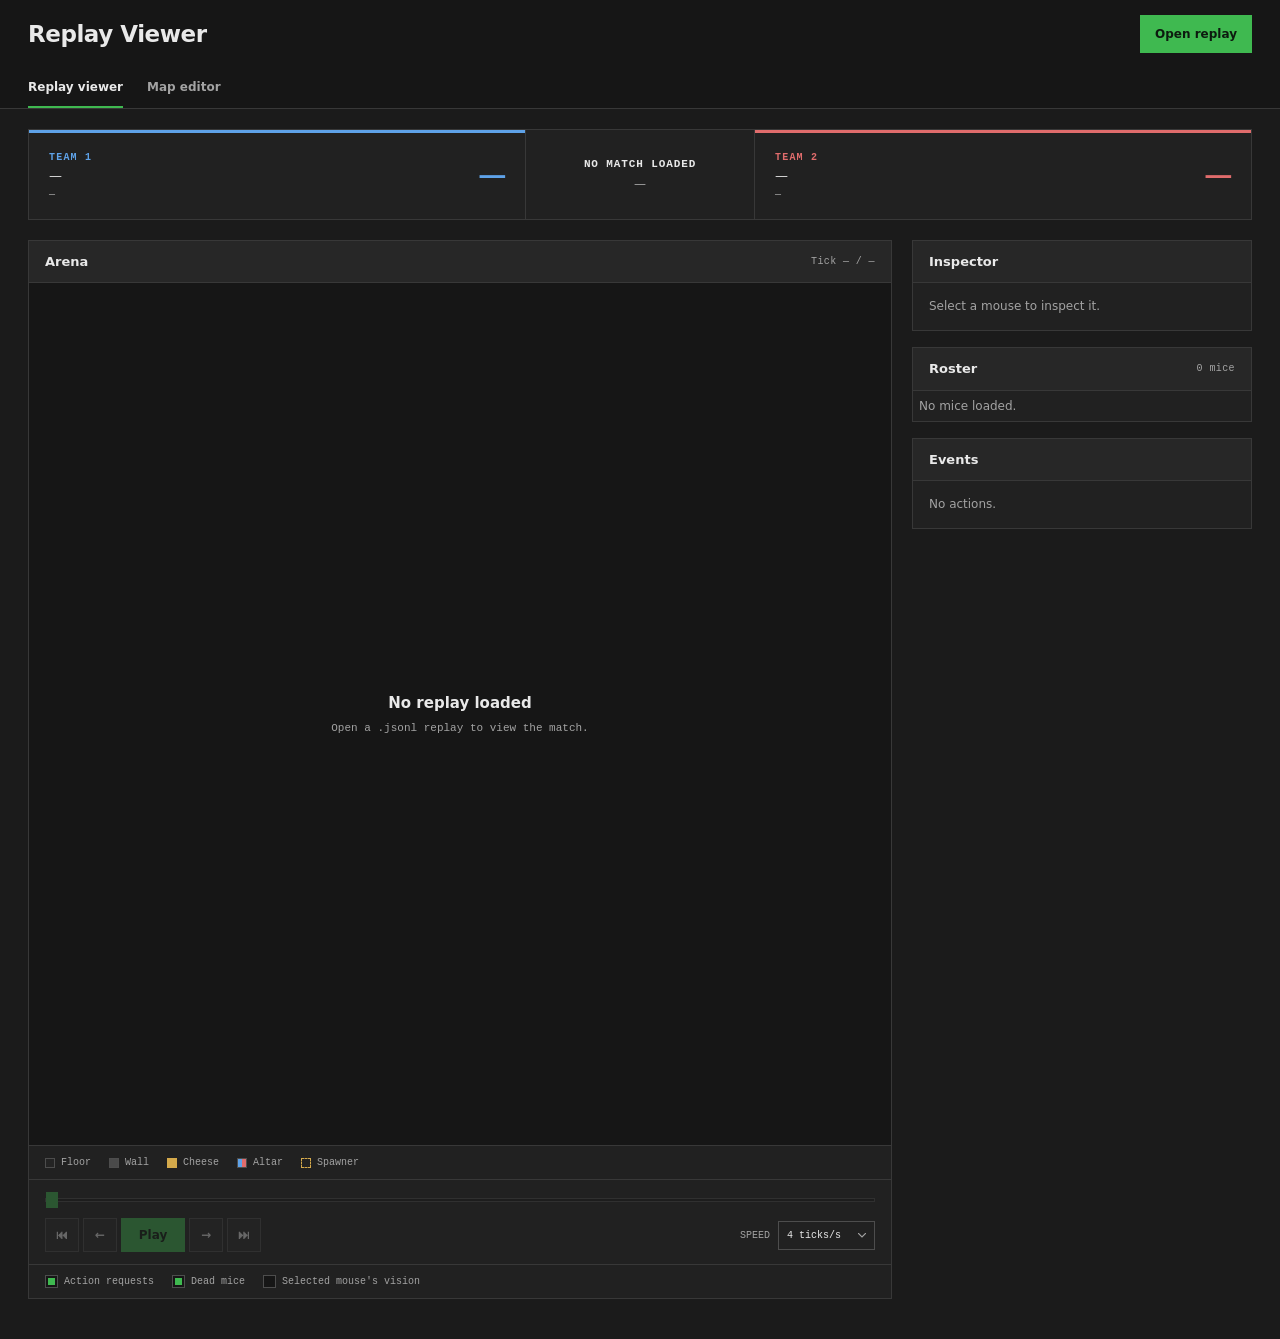
==== commit c631645e: "feat: add map editor" ====
--- a/viewer/index.html
+++ b/viewer/index.html
@@ -15,6 +15,10 @@
 				<button id="open-file" class="button primary" type="button">Open replay</button>
 				<input id="file" type="file" accept=".jsonl,.ndjson,.json" class="visually-hidden" />
 			</div>
+			<nav class="shell app-tabs" aria-label="Viewer tools">
+				<a href="index.html" aria-current="page">Replay viewer</a>
+				<a href="editor.html">Map editor</a>
+			</nav>
 		</header>
 
 		<main class="shell">
@@ -69,9 +73,7 @@
 						<input id="timeline" type="range" min="0" max="0" value="0" aria-label="Replay tick" disabled />
 						<div class="transport-controls">
 							<div class="playback-buttons">
-								<button id="first" title="First tick (Home)" aria-label="First tick" disabled>
-									⏮
-								</button>
+								<button id="first" title="First tick (Home)" aria-label="First tick" disabled>⏮</button>
 								<button
 									id="previous"
 									title="Previous tick (Left arrow)"
--- a/viewer/style.css
+++ b/viewer/style.css
@@ -128,6 +128,34 @@
 	border-bottom: 1px solid var(--border);
 }
 
+.app-tabs {
+	display: flex;
+	gap: 24px;
+}
+
+.app-tabs a {
+	padding: 10px 0;
+	border-bottom: 2px solid transparent;
+	color: var(--muted);
+	font-size: 12px;
+	font-weight: 600;
+	text-decoration: none;
+}
+
+.app-tabs a:hover {
+	color: var(--text);
+}
+
+.app-tabs a[aria-current='page'] {
+	border-bottom-color: var(--green);
+	color: var(--text);
+}
+
+.app-tabs a:focus-visible {
+	outline: 2px solid var(--text);
+	outline-offset: -2px;
+}
+
 .topbar-inner {
 	display: flex;
 	align-items: center;
